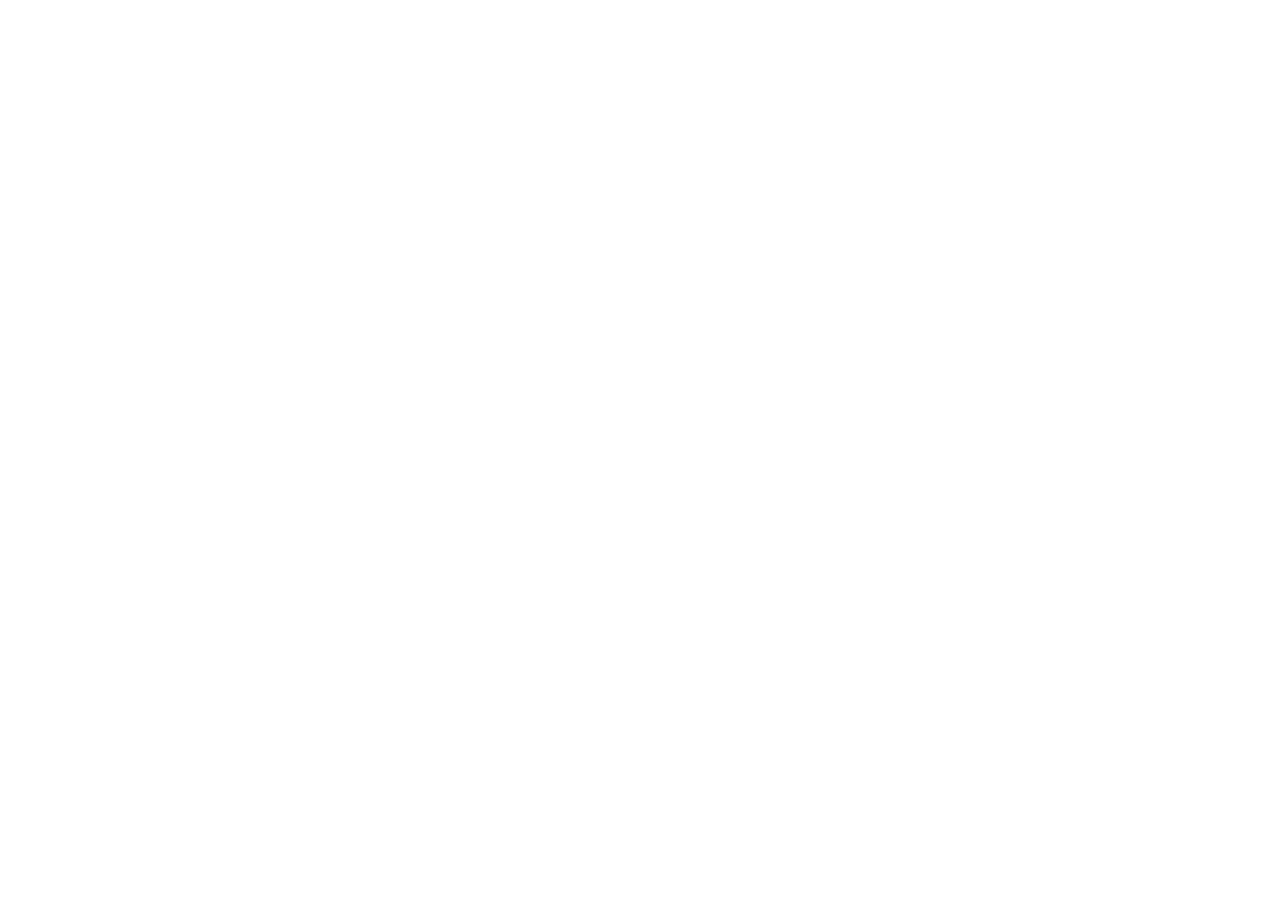
==== html/index.html @ 635ee005 "primer commit, estrustura y estilos base" ====
<!DOCTYPE html>
<html lang="en">
<head>
    <meta charset="UTF-8">
    <meta http-equiv="X-UA-Compatible" content="IE=edge">
    <meta name="viewport" content="width=device-width, initial-scale=1.0">
    <link rel="preconnect" href="https://fonts.googleapis.com">
    <link rel="preconnect" href="https://fonts.gstatic.com" crossorigin>
    <link href="https://fonts.googleapis.com/css2?family=DM+Sans:wght@500;700&family=Inter:wght@300;500&display=swap" rel="stylesheet">
    <link rel="stylesheet" href="styles.css">
    <title>Document</title>
</head>
<body>
    <header></header>
    <main>
        <section></section>
        <section></section>
        <section></section>
        <section></section>
    </main>
    <footer></footer>
</body>
</html>
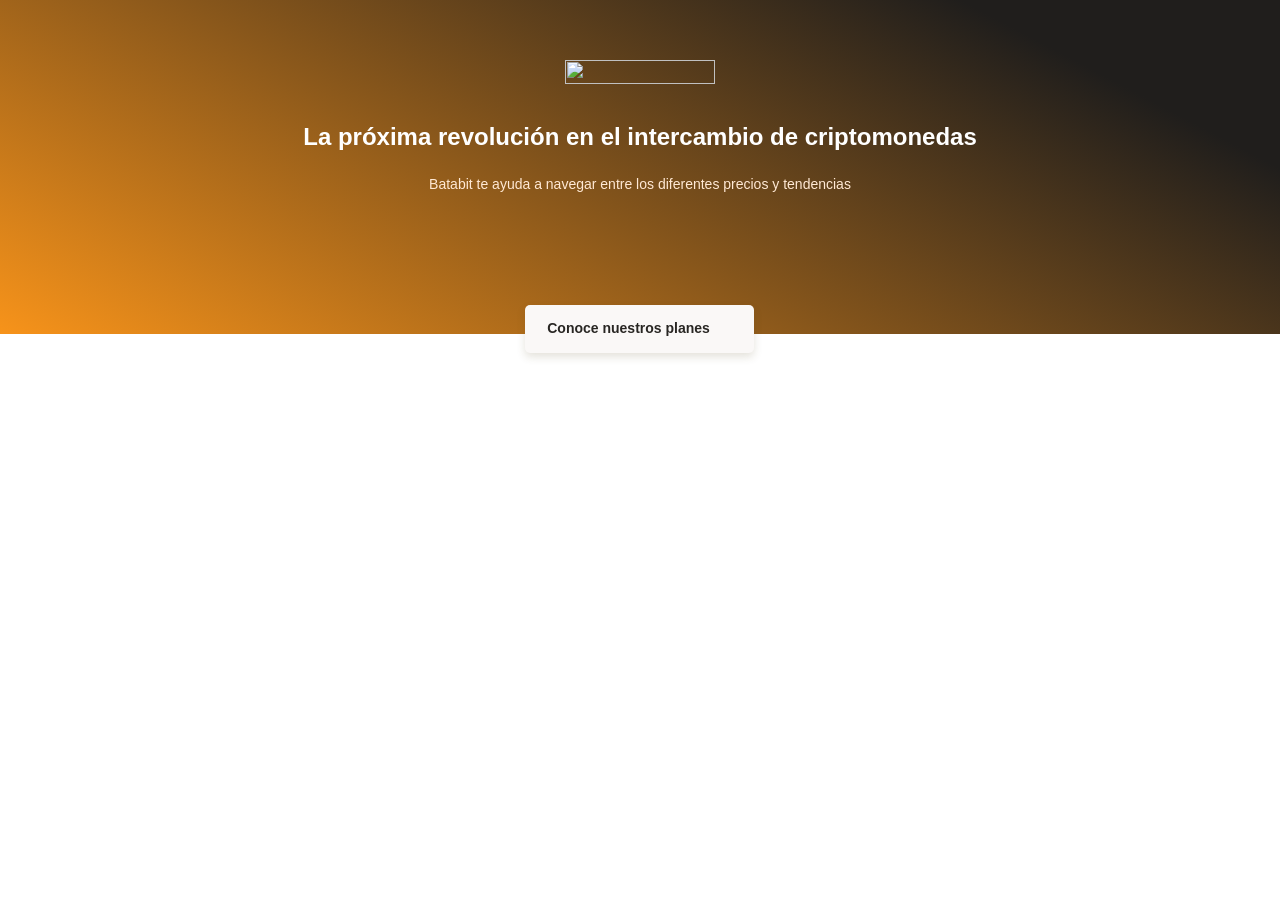
==== commit e2fb6a77: "header terminado" ====
--- a/html/index.html
+++ b/html/index.html
@@ -7,11 +7,18 @@
     <link rel="preconnect" href="https://fonts.googleapis.com">
     <link rel="preconnect" href="https://fonts.gstatic.com" crossorigin>
     <link href="https://fonts.googleapis.com/css2?family=DM+Sans:wght@500;700&family=Inter:wght@300;500&display=swap" rel="stylesheet">
-    <link rel="stylesheet" href="styles.css">
-    <title>Document</title>
+    <link rel="stylesheet" href="/css/styles.css">
+    <title>LandingPage</title>
 </head>
 <body>
-    <header></header>
+    <header>
+        <img src="/assets/imgs/logo.svg" alt="">
+        <div class="header--title-container">
+            <h1>La próxima revolución en el intercambio de criptomonedas</h1>
+            <p>Batabit te ayuda a navegar entre los diferentes precios y tendencias</p>
+            <a href="" class="header--button">Conoce nuestros planes <span></span></a>
+        </div>
+    </header>
     <main>
         <section></section>
         <section></section>
--- a/css/styles.css
+++ b/css/styles.css
@@ -0,0 +1,98 @@
+:root {
+    --bitcoin-orange: #F7931A;
+    --soft-orange: #FFE9D5;
+    --secundary-blue: #1A9AF7;
+    --soft-blue: #E7F5FF;
+    --warm-black: #201E1C;
+    --black: #282623;
+    --gray: #BABABA;
+    --off-white: #FAF8F7;
+    --white: #FFF;
+}
+
+* {
+    box-sizing: border-box;
+    margin: 0;
+    padding: 0;
+}
+
+html {
+    font-size: 62.5%;
+    font-family: 'DM sans', sans-serif;
+}
+
+header {
+    position: relative;
+    display: flex;
+    flex-direction: column;
+    justify-content: center;
+    width: 100%;
+    min-width: 320px;
+    height: 334px;
+    text-align: center;
+    background: linear-gradient(207.8deg, #201E1C 16.69%, #F7931A 100%);
+}
+
+header img {
+    width: 150px;
+    height: 24px;
+    margin-top: 60px;
+    align-self: center;
+}
+
+.header--title-container {
+    width: 90%;
+    min-width: 288px;
+    max-width: 900px;
+    height: 218px;
+    margin-top: 40px;
+    text-align: center;
+    align-self: center;
+}
+
+.header--title-container h1 {
+    font-size: 2.4rem;
+    font-weight: bold;
+    line-height: 2.6rem;
+    color: var(--white);
+}
+
+.header--title-container p {
+    margin-top: 2.5rem;
+    font-size: 1.4rem;
+    font-weight: 500;
+    line-height: 1.8rem;
+    color: var(--soft-orange);
+}
+
+.header--title-container .header--button {
+    position: absolute;
+    left: calc(50% - 11.5rem);
+    top: 27rem;
+    display: block;
+    margin-top: 3.5rem;
+    padding: 1.5rem;
+    width: 22.9rem;
+    height: 4.8rem;
+    background-color: var(--off-white);
+    box-shadow: 0rem 0.4rem 0.8rem rgba(89, 73, 30, 0.16);
+    border: none;
+    border-radius: 0.5rem;
+    font-size: 1.4rem;
+    font-weight: bold;
+    text-decoration: none;
+    color: var(--black);
+}
+
+.header--button span {
+    position: relative;
+    top: 0.2rem;
+    display: inline-block;
+    width: 0.8rem;
+    height: 1.3rem;
+    margin-left: 1rem;
+    background-image: url(/assets/icons/arrow.png);
+    object-fit: scale-down;
+    background-repeat: no-repeat;
+    rotate: 99grad;
+}
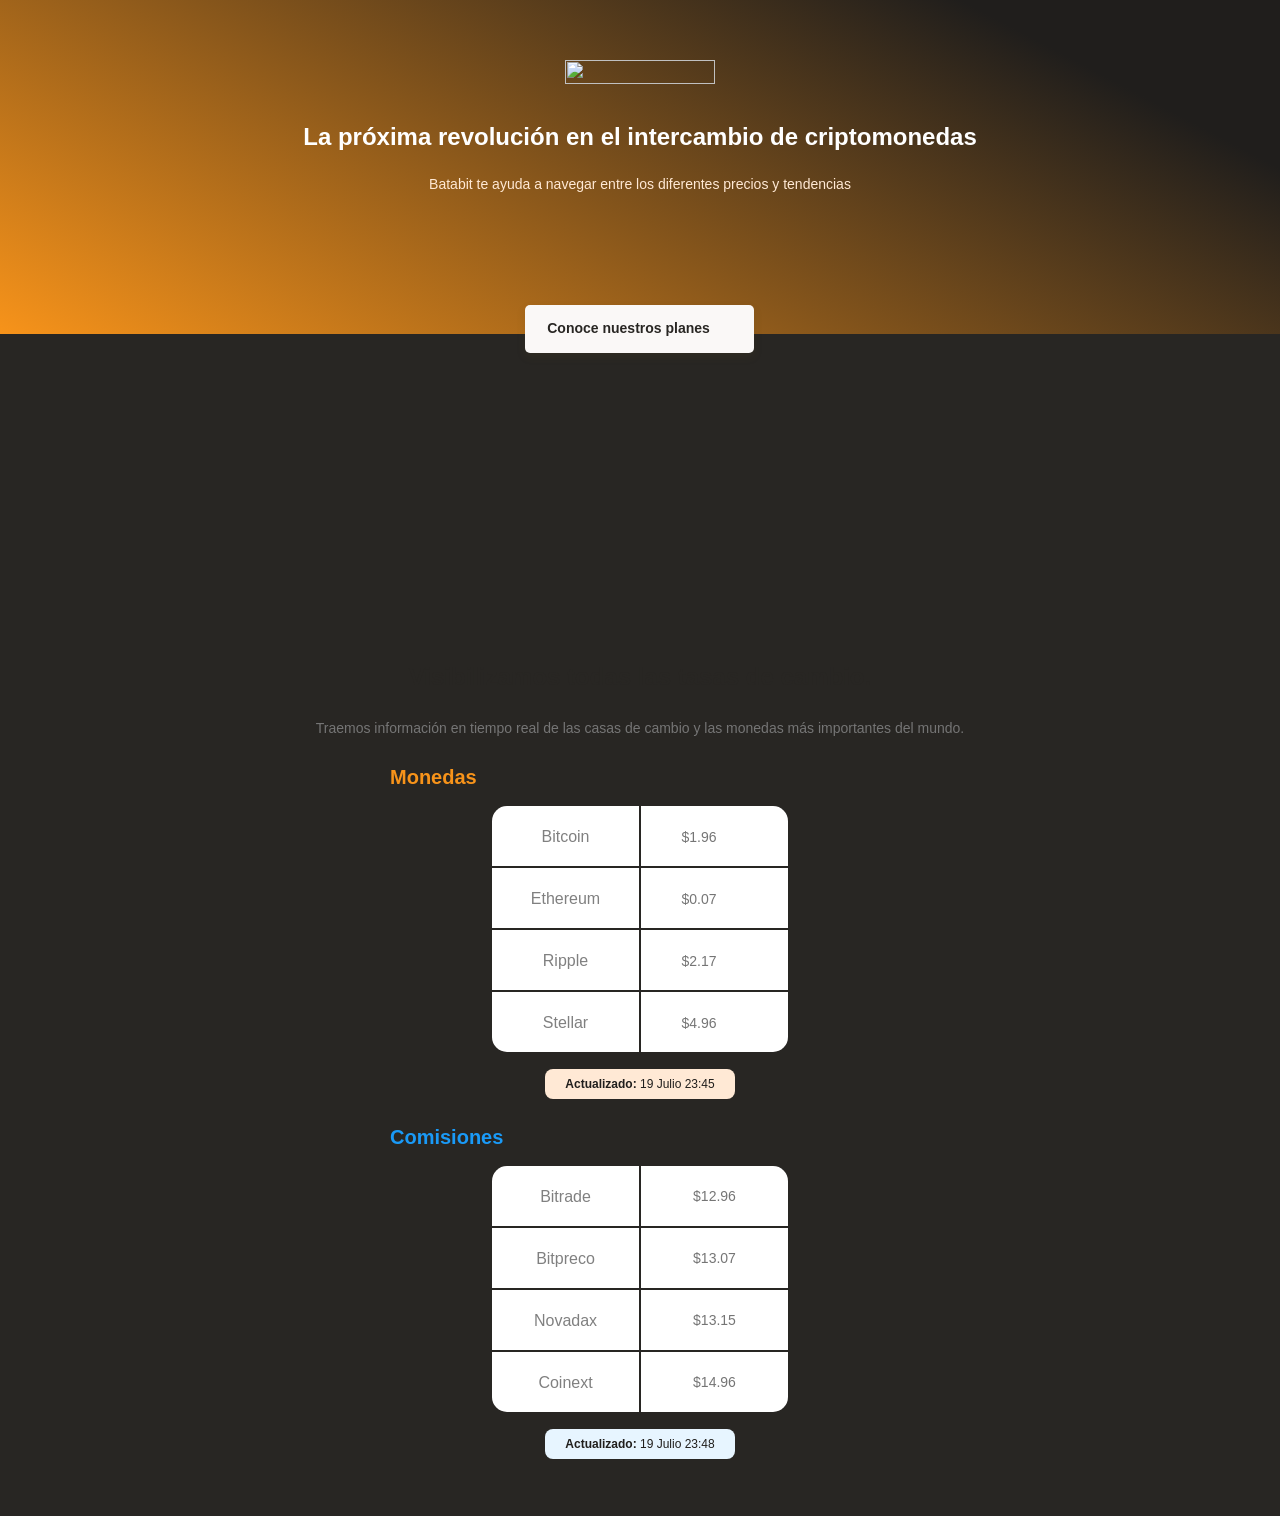
==== commit d0a35195: "seccion de tablas terminada" ====
--- a/html/index.html
+++ b/html/index.html
@@ -20,7 +20,84 @@
         </div>
     </header>
     <main>
-        <section></section>
+        <section class="main-exchange-container">
+            <div class="backgroundImg">
+            </div>
+            <div class="main-exchange-container--title">
+                <h2>Visibilizamos todas las tasas de cambio.</h2>
+                <p>Traemos información en tiempo real de las casas de cambio y las monedas más importantes del mundo.</p>
+            </div>
+            <section class="main-table-container">
+                <div class="main-currency-table">
+                    <p class="currency-table--title">Monedas</p>
+                    <div class="currency-table--container">
+                        <table>
+                            <tr>
+                                <td class="table__top-left">
+                                    Bitcoin
+                                </td>
+                                <td class="table__top-right table__right">
+                                    $1.96 <span class="down"></span>
+                                </td>
+                            </tr>
+                            <tr>
+                                <td>
+                                    Ethereum
+                                </td>
+                                <td class="table__right">
+                                    $0.07 <span class="up"></span>
+                                </td>
+                            </tr>
+                            <tr>
+                                <td>
+                                    Ripple
+                                </td>
+                                <td class="table__right">
+                                    $2.17 <span class="down"></span>
+                                </td>
+                            </tr>
+                            <tr>
+                                <td class=" table__bottom-left">
+                                    Stellar
+                                </td>
+                                <td class=" table__bottom-right table__right">
+                                    $4.96 <span class="down"></span>
+                                </td>
+                            </tr>
+                        </table>
+                    </div>
+                    <div class="currency-table--date">
+                        <p><b>Actualizado:</b> 19 Julio 23:45</p>
+                    </div>
+                </div>
+                <div class="main-comisiones-table">
+                    <p class="comisiones-table--title">Comisiones</p>
+                    <div class="comisiones-table--container">
+                        <table>
+                            <tr>
+                                <td class="table__top-left">Bitrade</td>
+                                <td class="table__top-right table__right">$12.96</td>
+                            </tr>
+                            <tr>
+                                <td>Bitpreco</td>
+                                <td class="table__right">$13.07</td>
+                            </tr>
+                            <tr>
+                                <td>Novadax</td>
+                                <td class="table__right">$13.15</td>
+                            </tr>
+                            <tr>
+                                <td class="table__bottom-left">Coinext</td>
+                                <td class="table__bottom-right table__right">$14.96</td>
+                            </tr>
+                        </table>
+                    </div>
+                    <div class="comisiones-table--date">
+                        <p><b>Actualizado:</b> 19 Julio 23:48</p>
+                    </div>
+                </div>
+            </section>
+        </section>
         <section></section>
         <section></section>
         <section></section>
--- a/css/styles.css
+++ b/css/styles.css
@@ -5,7 +5,8 @@
     --soft-blue: #E7F5FF;
     --warm-black: #201E1C;
     --black: #282623;
-    --gray: #BABABA;
+    --warm-gray: #757575;
+    --gray: #808080;
     --off-white: #FAF8F7;
     --white: #FFF;
 }
@@ -92,7 +93,186 @@
     height: 1.3rem;
     margin-left: 1rem;
     background-image: url(/assets/icons/arrow.png);
-    object-fit: scale-down;
+    background-size: cover;
+    background-position: center;
     background-repeat: no-repeat;
     rotate: 99grad;
+}
+
+main {
+    width: 100%;
+    height: auto;
+    background-color: var(--black);
+}
+
+.main-exchange-container {
+    width: 100%;
+    height: auto;
+    padding: 8rem 0 3rem;
+    text-align: center;
+}
+
+.main-exchange-container--title {
+    width: 90%;
+    min-width: 28.8rem;
+    max-width: 90rem;
+    margin: 0 auto;
+}
+
+.main-exchange-container .backgroundImg {
+    width: 20rem;
+    height: 20rem;
+    margin: 0 auto;
+    margin-bottom: 5rem;
+    background-image: url('/assets/imgs/bitcoin.svg');
+    background-size: cover;
+    background-position: center;
+    background-repeat: no-repeat;
+}
+
+.main-exchange-container h2 {
+    margin-bottom: 3rem;
+    font-size: 2.4rem;
+    font-weight: bold;
+    line-height: 2.6rem;
+    color: var(--black);
+}
+
+.main-exchange-container p {
+    margin-bottom: 3rem;
+    font-size: 1.4rem;
+    font-weight: 500;
+    line-height: 1.6rem;
+    color: var(--warm-gray);
+}
+
+.main-currency-table,
+.main-comisiones-table {
+    width: 70%;
+    min-width: 23.5rem;
+    max-width: 50rem;
+    height: 36rem;
+    margin: 0 auto;
+    font-family: "Inter", sans-serif;
+}
+
+.main-currency-table .currency-table--title {
+    margin-bottom: 1.5rem;
+    font-size: 2rem;
+    font-weight: bold;
+    font-family: 'DM sans', sans-serif;
+    line-height: 2.3rem;
+    color: var(--bitcoin-orange);
+    text-align: left;
+}
+
+.main-comisiones-table .comisiones-table--title {
+    margin-bottom: 1.5rem;
+    font-size: 2rem;
+    font-weight: bold;
+    font-family: 'DM sans', sans-serif;
+    line-height: 2.3rem;
+    color: var(--secundary-blue);
+    text-align: left;
+}
+
+.currency-table--container,
+.comisiones-table--container {
+    width: 90%;
+    min-width: 23rem;
+    max-width: 30rem;
+    height: 25rem;
+    margin: 0 auto;
+}
+
+.currency-table--container table,
+.comisiones-table--container table {
+    width: 100%;
+    height: 100%;
+}
+
+.currency-table--container td,
+.comisiones-table--container td {
+    width: 50%;
+    font-size: 1.6rem;
+    font-weight: 500;
+    line-height: 1.9rem;
+    color: var(--gray);
+    background-color: var(--white);
+}
+
+.currency-table--container .table__top-left,
+.comisiones-table--container .table__top-left{
+    border-radius: 1.5rem 0 0 0;
+}
+
+.currency-table--container .table__top-right,
+.comisiones-table--container .table__top-right {
+    border-radius: 0 1.5rem 0 0;
+}
+
+.currency-table--container .table__bottom-left,
+.comisiones-table--container .table__bottom-left{
+    border-radius: 0 0 0 1.5rem;
+}
+
+.currency-table--container .table__bottom-right,
+.comisiones-table--container .table__bottom-right {
+    border-radius: 0 0 1.5rem 0;
+}
+
+.currency-table--container .table__right,
+.comisiones-table--container .table__right {
+    font-size: 1.4rem;
+    font-weight: normal;
+    line-height: 1.7rem;
+    color: var(--warm-gray);
+}
+
+.currency-table--container .down {
+    display: inline-block;
+    width: 1.5rem;
+    height: 1.5rem;
+    margin-left: 1.2rem;
+    background-image: url(/assets/icons/trending-down.png);
+    background-size: cover;
+    background-position: center;
+    background-repeat: no-repeat;
+}
+
+.currency-table--container .up {
+    display: inline-block;
+    width: 1.5rem;
+    height: 1.5rem;
+    margin-left: 1.2rem;
+    background-image: url(/assets/icons/trending-up.png);
+    background-size: cover;
+    background-position: center;
+    background-repeat: no-repeat;
+}
+
+.currency-table--date {
+    width: 19rem;
+    height: 3rem;
+    margin: 1.5rem auto 0;
+    padding: 0.8rem;
+    background-color: var(--soft-orange);
+    border-radius: 0.8rem;
+}
+
+.currency-table--date p,
+.comisiones-table--date p {
+    font-size: 1.2rem;
+    font-weight: 300;
+    line-height: 1.5rem;
+    color: var(--warm-black);
+}
+
+.comisiones-table--date {
+    width: 19rem;
+    height: 3rem;
+    margin: 1.5rem auto 0;
+    padding: 0.8rem;
+    background-color: var(--soft-blue);
+    border-radius: 0.8rem;
 }
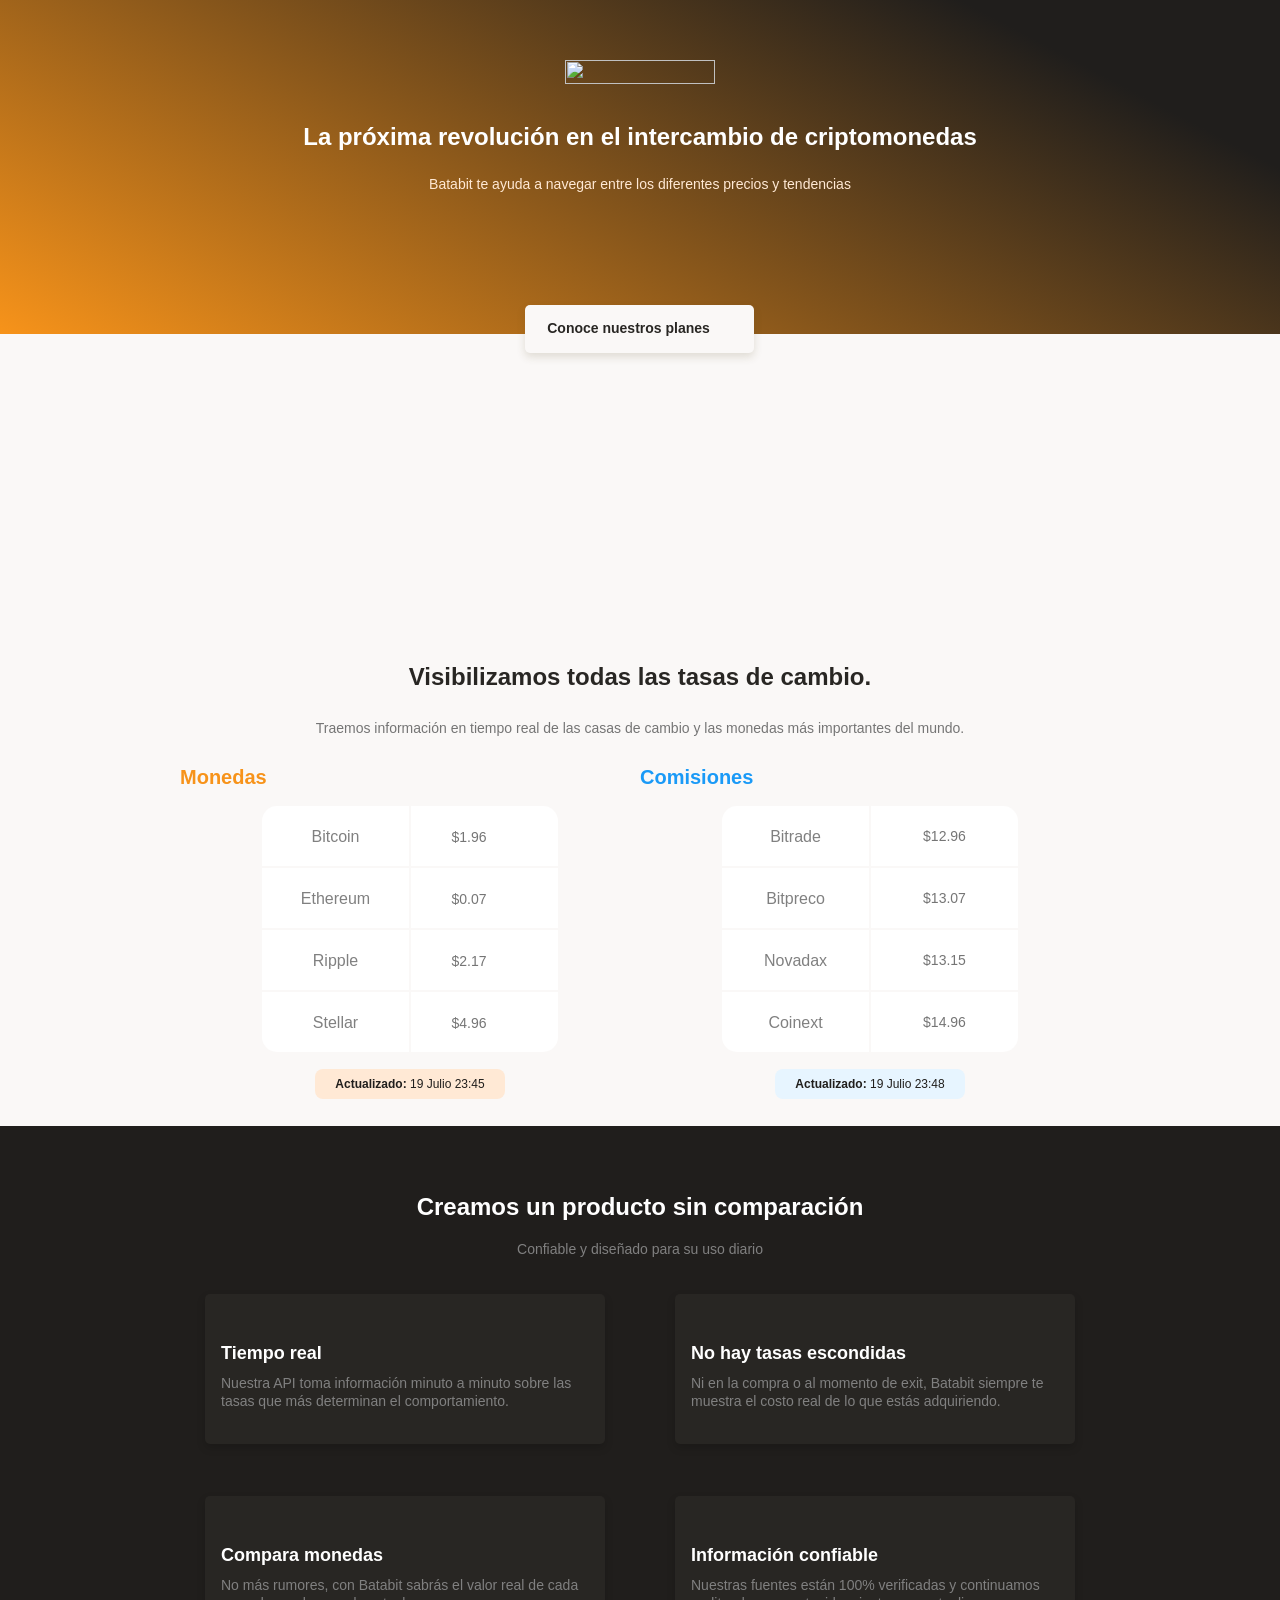
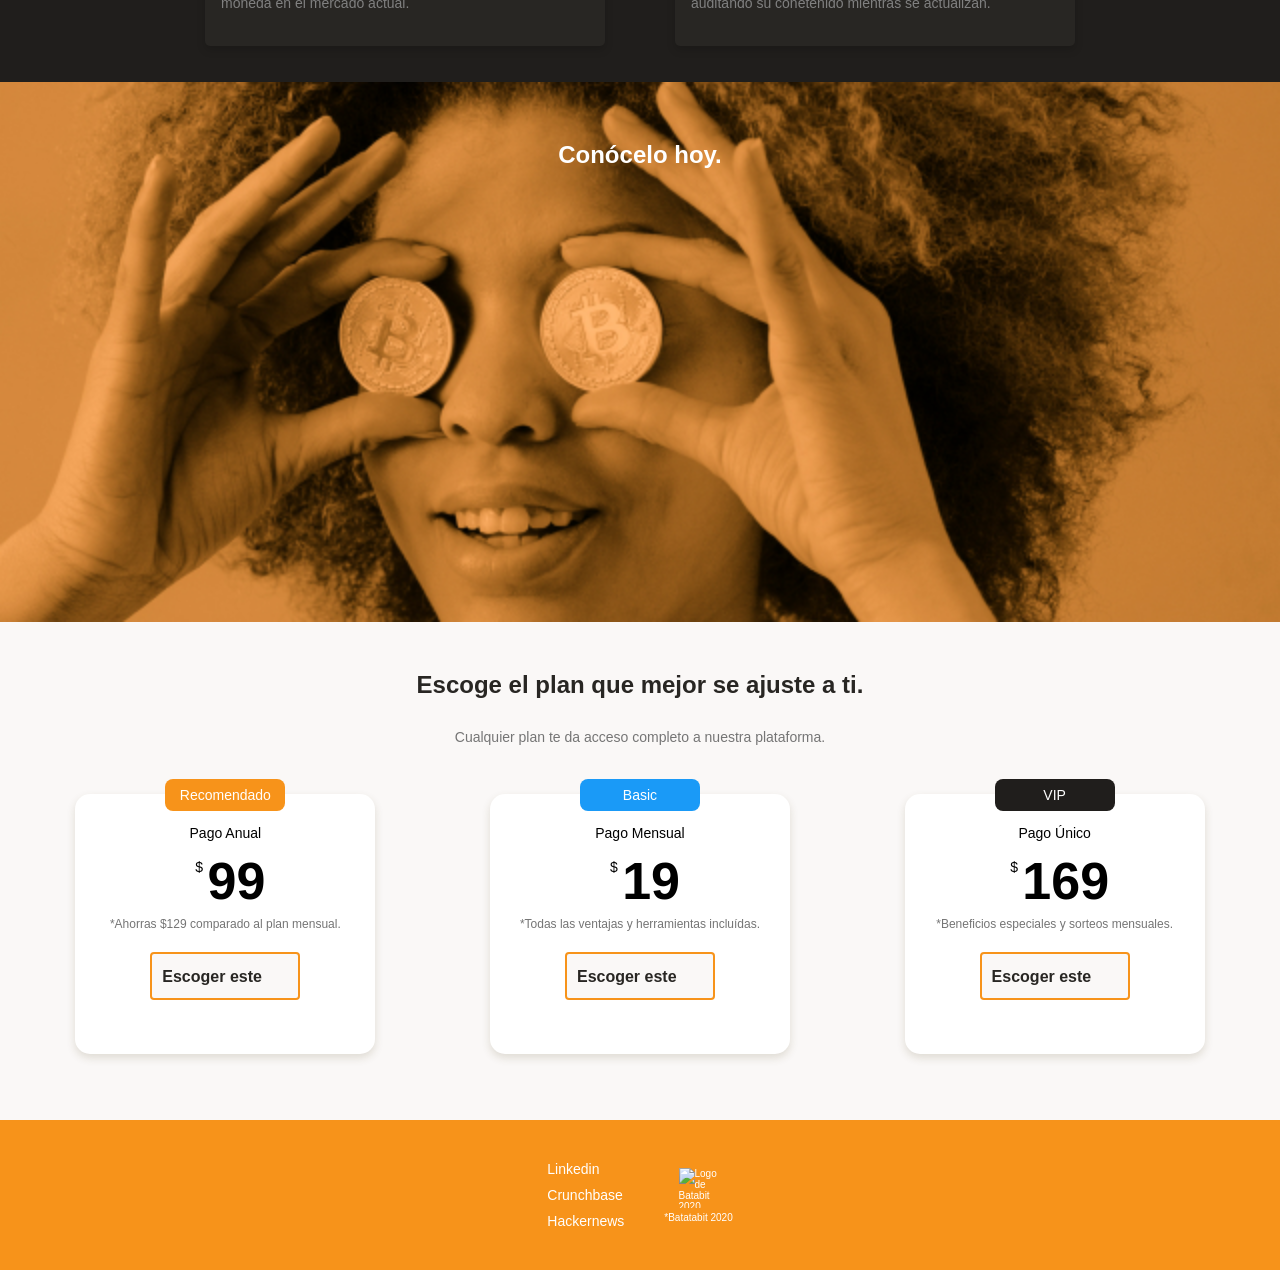
==== commit 2880bedb: "preliminar, etapa de últimos ajustes" ====
--- a/html/index.html
+++ b/html/index.html
@@ -8,15 +8,16 @@
     <link rel="preconnect" href="https://fonts.gstatic.com" crossorigin>
     <link href="https://fonts.googleapis.com/css2?family=DM+Sans:wght@500;700&family=Inter:wght@300;500&display=swap" rel="stylesheet">
     <link rel="stylesheet" href="/css/styles.css">
+    <link rel="stylesheet" href="/css/tablet.css" media="(min-width: 930px)">
     <title>LandingPage</title>
 </head>
 <body>
     <header>
-        <img src="/assets/imgs/logo.svg" alt="">
+        <img src="/assets/imgs/isotipo.svg" alt="">
         <div class="header--title-container">
             <h1>La próxima revolución en el intercambio de criptomonedas</h1>
             <p>Batabit te ayuda a navegar entre los diferentes precios y tendencias</p>
-            <a href="" class="header--button">Conoce nuestros planes <span></span></a>
+            <a href="#plans" class="header--button">Conoce nuestros planes <span></span></a>
         </div>
     </header>
     <main>
@@ -27,7 +28,7 @@
                 <h2>Visibilizamos todas las tasas de cambio.</h2>
                 <p>Traemos información en tiempo real de las casas de cambio y las monedas más importantes del mundo.</p>
             </div>
-            <section class="main-table-container">
+            <section class="main-tables-container">
                 <div class="main-currency-table">
                     <p class="currency-table--title">Monedas</p>
                     <div class="currency-table--container">
@@ -97,11 +98,87 @@
                     </div>
                 </div>
             </section>
+            <section class="main-product-detail">
+                <span class="product-detail--batata-logo"></span>
+                <div class="product-detail--title">
+                    <h2>Creamos un producto sin comparación</h2>
+                    <p>Confiable y diseñado para su uso diario</p>
+                </div>
+                <section class="product-cards--container">
+                    <article class="product-detail--card">
+                        <span class="product-card--icon clock"></span>
+                        <p class="product-card--title">Tiempo real</p>
+                        <p class="product-card--body">Nuestra API toma información minuto a minuto sobre las tasas que más determinan el comportamiento.</p>
+                    </article>
+                    <article class="product-detail--card">
+                        <span class="product-card--icon eyes"></span>
+                        <p class="product-card--title">No hay tasas escondidas</p>
+                        <p class="product-card--body">Ni en la compra o al momento de exit, Batabit siempre te muestra el costo real de lo que estás adquiriendo.</p>
+                    </article>
+                    <article class="product-detail--card">
+                        <span class="product-card--icon dollar"></span>
+                        <p class="product-card--title">Compara monedas</p>
+                        <p class="product-card--body">No más rumores, con Batabit sabrás el valor real de cada moneda en el mercado actual.</p>
+                    </article>
+                    <article class="product-detail--card">
+                        <span class="product-card--icon check-circle"></span>
+                        <p class="product-card--title">Información confiable</p>
+                        <p class="product-card--body">Nuestras fuentes están 100% verificadas y continuamos auditando su conetenido mientras se actualizan.</p>
+                    </article>
+                </section>
+            </section>
+            <section class="bitcoin-img-container">
+                <h2>Conócelo hoy.</h2>
+            </section>
+            <section id="plans" class="main-plans-container">
+                <div class="plans--title">
+                    <h2>Escoge el plan que mejor se ajuste a ti.</h2>
+                    <p>Cualquier plan te da acceso completo a nuestra plataforma.</p>
+                </div>
+                <section class="plans-container--slider">
+                    <article class="plans-container--card">
+                        <p class="recomended">Recomendado</p>
+                        <div class="plan-info-container">
+                            <h3 class="plan-card--title">Pago Anual</h3>
+                            <p class="plan-card--price"><span>$</span> 99</p>
+                            <p class="plan-card--saving">*Ahorras $129 comparado al plan mensual.</p>
+                            <button class="plan-card--ca">Escoger este <span></span></button>
+                        </div>
+                    </article>
+                    <article class="plans-container--card">
+                        <p class="recomended color-basic">Basic</p>
+                        <div class="plan-info-container">
+                            <h3 class="plan-card--title">Pago Mensual</h3>
+                            <p class="plan-card--price"><span>$</span> 19</p>
+                            <p class="plan-card--saving">*Todas las ventajas y herramientas incluídas.</p>
+                            <button class="plan-card--ca">Escoger este <span></span></button>
+                        </div>
+                    </article>
+                    <article class="plans-container--card">
+                        <p class="recomended color-vip">VIP</p>
+                        <div class="plan-info-container">
+                            <h3 class="plan-card--title">Pago Único</h3>
+                            <p class="plan-card--price"><span>$</span> 169</p>
+                            <p class="plan-card--saving">*Beneficios especiales y sorteos mensuales.</p>
+                            <button class="plan-card--ca">Escoger este <span></span></button>
+                        </div>
+                    </article>
+                </section>
+            </section>
         </section>
-        <section></section>
-        <section></section>
-        <section></section>
     </main>
-    <footer></footer>
+    <footer>
+        <section class="left">
+            <ul>
+                <li><a href="#">Linkedin</a></li>
+                <li><a href="#">Crunchbase</a></li>
+                <li><a href="#">Hackernews</a></li>
+            </ul>
+        </section>
+        <section class="right">
+            <img src="/assets/imgs/logo-footer.svg" alt="Logo de Batabit 2020">
+            <p>*Batatabit 2020</p>
+        </section>
+    </footer>
 </body>
 </html>
--- a/css/styles.css
+++ b/css/styles.css
@@ -20,6 +20,11 @@
 html {
     font-size: 62.5%;
     font-family: 'DM sans', sans-serif;
+}
+
+a {
+    text-decoration: none;
+    color: var(--white);
 }
 
 header {
@@ -92,7 +97,7 @@
     width: 0.8rem;
     height: 1.3rem;
     margin-left: 1rem;
-    background-image: url(/assets/icons/arrow.png);
+    background-image: url('/assets/icons/arrow.png');
     background-size: cover;
     background-position: center;
     background-repeat: no-repeat;
@@ -102,12 +107,11 @@
 main {
     width: 100%;
     height: auto;
-    background-color: var(--black);
+    background-color: var(--off-white);
 }
 
 .main-exchange-container {
     width: 100%;
-    height: auto;
     padding: 8rem 0 3rem;
     text-align: center;
 }
@@ -234,7 +238,7 @@
     width: 1.5rem;
     height: 1.5rem;
     margin-left: 1.2rem;
-    background-image: url(/assets/icons/trending-down.png);
+    background-image: url('/assets/icons/trending-down.png');
     background-size: cover;
     background-position: center;
     background-repeat: no-repeat;
@@ -245,7 +249,7 @@
     width: 1.5rem;
     height: 1.5rem;
     margin-left: 1.2rem;
-    background-image: url(/assets/icons/trending-up.png);
+    background-image: url('/assets/icons/trending-up.png');
     background-size: cover;
     background-position: center;
     background-repeat: no-repeat;
@@ -275,4 +279,283 @@
     padding: 0.8rem;
     background-color: var(--soft-blue);
     border-radius: 0.8rem;
+}
+
+.main-product-detail {
+    position: relative;
+    width: 100%;
+    min-height: 32rem;
+    height: auto;
+    padding: 2rem 1rem;
+    background-color: var(--warm-black);
+}
+
+.product-detail--batata-logo {
+    position: absolute;
+    top: -1rem;
+    left: calc(50% - 2rem);
+    width: 4rem;
+    height: 2.5rem;
+    background-image: url('/assets/imgs/logoReverse.svg');
+}
+
+.product-detail--title {
+    width: 90%;
+    min-width: 28.8rem;
+    height: auto;
+    margin: 4.8rem auto 0;
+    text-align: center;
+}
+
+.product-detail--title h2 {
+    margin-bottom: 2rem;
+    font-size: 2.4rem;
+    font-weight: bold;
+    line-height: 2.6rem;
+    color: var(--white);
+}
+
+.product-detail--title p {
+    margin-bottom: 2rem;
+    font-size: 1.4rem;
+    font-weight: 500;
+    line-height: 1.8rem;
+    color: var(--gray);
+}
+
+.product-detail--card {
+    width: 100%;
+    min-width: 28.8rem;
+    max-width: 40rem;
+    min-height: 15rem;
+    margin: 1.6rem auto;
+    padding: 1.6rem;
+    background-color: var(--black);
+    border-radius: 0.5rem;
+    box-shadow: 0 0.4rem 0.8rem rgb(0, 0, 0, 0.16);
+    text-align: start;
+}
+
+.product-detail--card .product-card--icon {
+    display: inline-block;
+    width: 2.4rem;
+    height: 2.4rem;
+    margin-bottom: 0.8rem;
+    background-size: cover;
+    background-position: center;
+    background-repeat: no-repeat;
+}
+
+.product-detail--card .clock {
+    background-image: url('/assets/icons/clock.svg');
+}
+
+.product-detail--card .eyes {
+    background-image: url('/assets/icons/eye.svg')
+}
+
+.product-detail--card .dollar {
+    background-image: url('/assets/icons/dollar-sign.svg');
+}
+
+.product-detail--card .check-circle {
+    background-image: url('/assets/icons/check-circle.svg');
+}
+
+.product-detail--card .product-card--title {
+    margin-bottom: 1.2rem;
+    font-size: 1.8rem;
+    font-weight: bold;
+    line-height: 1.8rem;
+    color: var(--white);
+}
+
+.product-detail--card .product-card--body {
+    margin-bottom: 1.2rem;
+    font-size: 1.4rem;
+    font-weight: 500;
+    line-height: 1.8rem;
+    color: var(--gray);
+}
+
+.bitcoin-img-container {
+    width: 100%;
+    min-width: 32rem;
+    height: 60vh;
+    background-image: url('/assets/imgs/bitcoinbaby.jpg');
+    background-position: center;
+    background-size: cover;
+    background-repeat: no-repeat;
+}
+
+.bitcoin-img-container h2 {
+    padding-top: 6rem;
+    font-size: 2.4rem;
+    font-weight: bold;
+    line-height: 2.6rem;
+    color: var(--white);
+}
+
+.main-plans-container {
+    width: 100%;
+    min-width: 32rem;
+}
+
+.plans--title {
+    margin: 0 auto 2.8rem;
+    width: 90%;
+    min-width: 28.8rem;
+    height: auto;
+}
+
+.plans--title h2 {
+    padding-top: 5rem;
+    margin-bottom: 0;
+    font-size: 2.4rem;
+    font-weight: bold;
+    line-height: 2.6rem;
+    color: var(--black);
+    }
+
+.plans--title p {
+    padding-top: 3rem;
+    margin: 0;
+    font-size: 1.4rem;
+    font-weight: 500;
+    line-height: 1.8rem;
+    color: var(--warm-gray);
+}
+
+.plans-container--slider {
+    display: flex;
+    margin: 0 3rem;
+    gap: 2.4rem;
+    height: 31.6rem;
+    overflow-x: scroll;
+    overscroll-behavior-x: contain;
+    scroll-snap-type: x proximity;
+}
+
+.plans-container--card {
+    position: relative;
+    scroll-snap-align: center;
+    width: 70%;
+    min-width: 19rem;
+    max-width: 30rem;
+    height: 26rem;
+    margin: 2rem auto 0;
+    padding: 0 1.5rem;
+    background-color: var(--white);
+    border-radius: 1.5rem;
+    box-shadow: 0 0.4rem 0.8rem rgba(89, 73, 30, 0.16);
+}
+
+.plans-container--card .recomended {
+    position: absolute;
+    top: -1.5rem;
+    left: calc(50% - 6rem);
+    width: 12rem;
+    height: 3.2rem;
+    padding: 0.8rem 0;
+    font-family: 'Inter', sans-serif;
+    background-color: var(--bitcoin-orange);
+    border-radius: 0.8rem;
+    color: var(--white);
+}
+
+.plans-container--card .color-basic {
+    background-color: var(--secundary-blue);
+}
+
+.plans-container--card .color-vip {
+    background-color: var(--warm-black);
+}
+
+.plans-container--card .plan-card--title {
+    padding-top: 3rem;
+    font-size: 1.4rem;
+    font-weight: 500;
+    line-height: 1.8rem;
+    color: black;
+}
+
+.plans-container--card .plan-card--price {
+    padding: 0.5rem 0;
+    margin: 0.4rem auto 0;
+    font-size: 5.2rem;
+    font-family: 'Inter', sans-serif;
+    font-weight: bold;
+    line-height: inherit;
+    color: black;
+}
+
+.plan-card--price span {
+    position: relative;
+    top: -2.7rem;
+    right: -1rem;
+    font-size: 1.4rem;
+    font-weight: 500;
+}
+
+.plans-container--card .plan-card--saving {
+    margin: 0 1.4rem;
+    font-size: 1.2rem;
+    font-family: 'Inter', sans-serif;
+    color: var(--warm-gray);
+}
+
+.plans-container--card .plan-card--ca {
+    width: 15rem;
+    height: 4.8rem;
+    margin: 2rem auto;
+    background-color: var(--off-white);
+    border: 0.2rem solid var(--bitcoin-orange);
+    border-radius: 0.4rem;
+    font-size: 1.6rem;
+    font-family: 'DM sans', sans-serif;
+    font-weight: bold;
+    line-height: 1.8rem;
+    color:var(--black);
+}
+
+.plan-card--ca span {
+    margin-left: 0.2rem;
+    display: inline-block;
+    width: 2rem;
+    height: 2rem;
+    background-image: url('/assets/icons/arrow-orange.svg');
+    vertical-align: bottom;
+}
+
+footer {
+    display: flex;
+    justify-content: center;
+    align-items: center;
+    gap: 4rem;
+    width: 100%;
+    height: 15rem;
+    background-color: var(--bitcoin-orange);
+    color: var(--white);
+}
+
+footer .left ul {
+    display: flex;
+    flex-direction: column;
+    gap: 0.8rem;
+    font-size: 1.4rem;
+    font-weight: 300;
+    line-height: 1.8rem;
+    list-style: none;
+}
+
+footer .right {
+    display: flex;
+    flex-direction: column;
+    align-items: center;
+    gap: 0.4rem
+}
+
+footer .right img {
+    width: 4rem;
+    height: 4rem;
 }
--- a/css/tablet.css
+++ b/css/tablet.css
@@ -0,0 +1,18 @@
+.main-tables-container {
+    display: flex;
+    width: 920px;
+    margin: 0 auto;
+}
+
+.product-cards--container {
+    display: flex;
+    gap: 2rem;
+    flex-wrap: wrap;
+    width: 920px;
+    margin: 0 auto;
+}
+
+.plans-container--slider {
+    justify-content: center;
+}
+
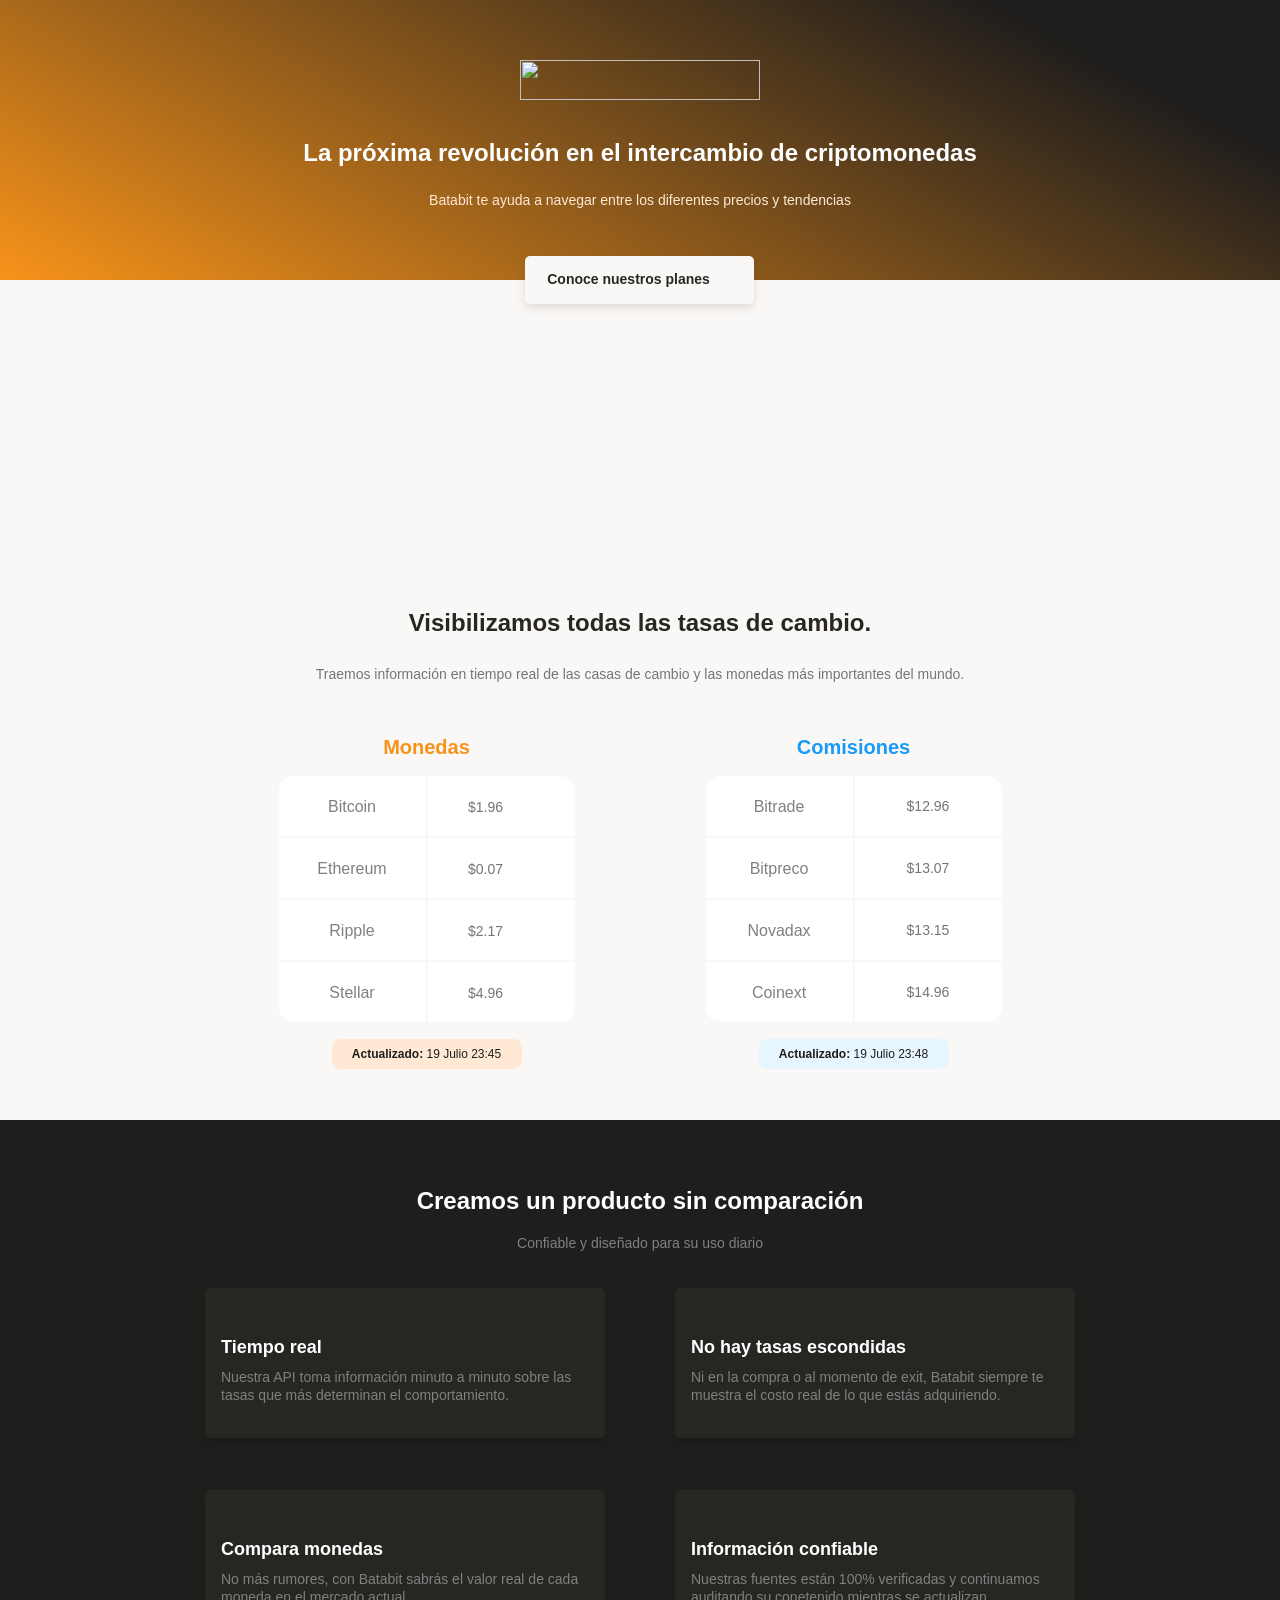
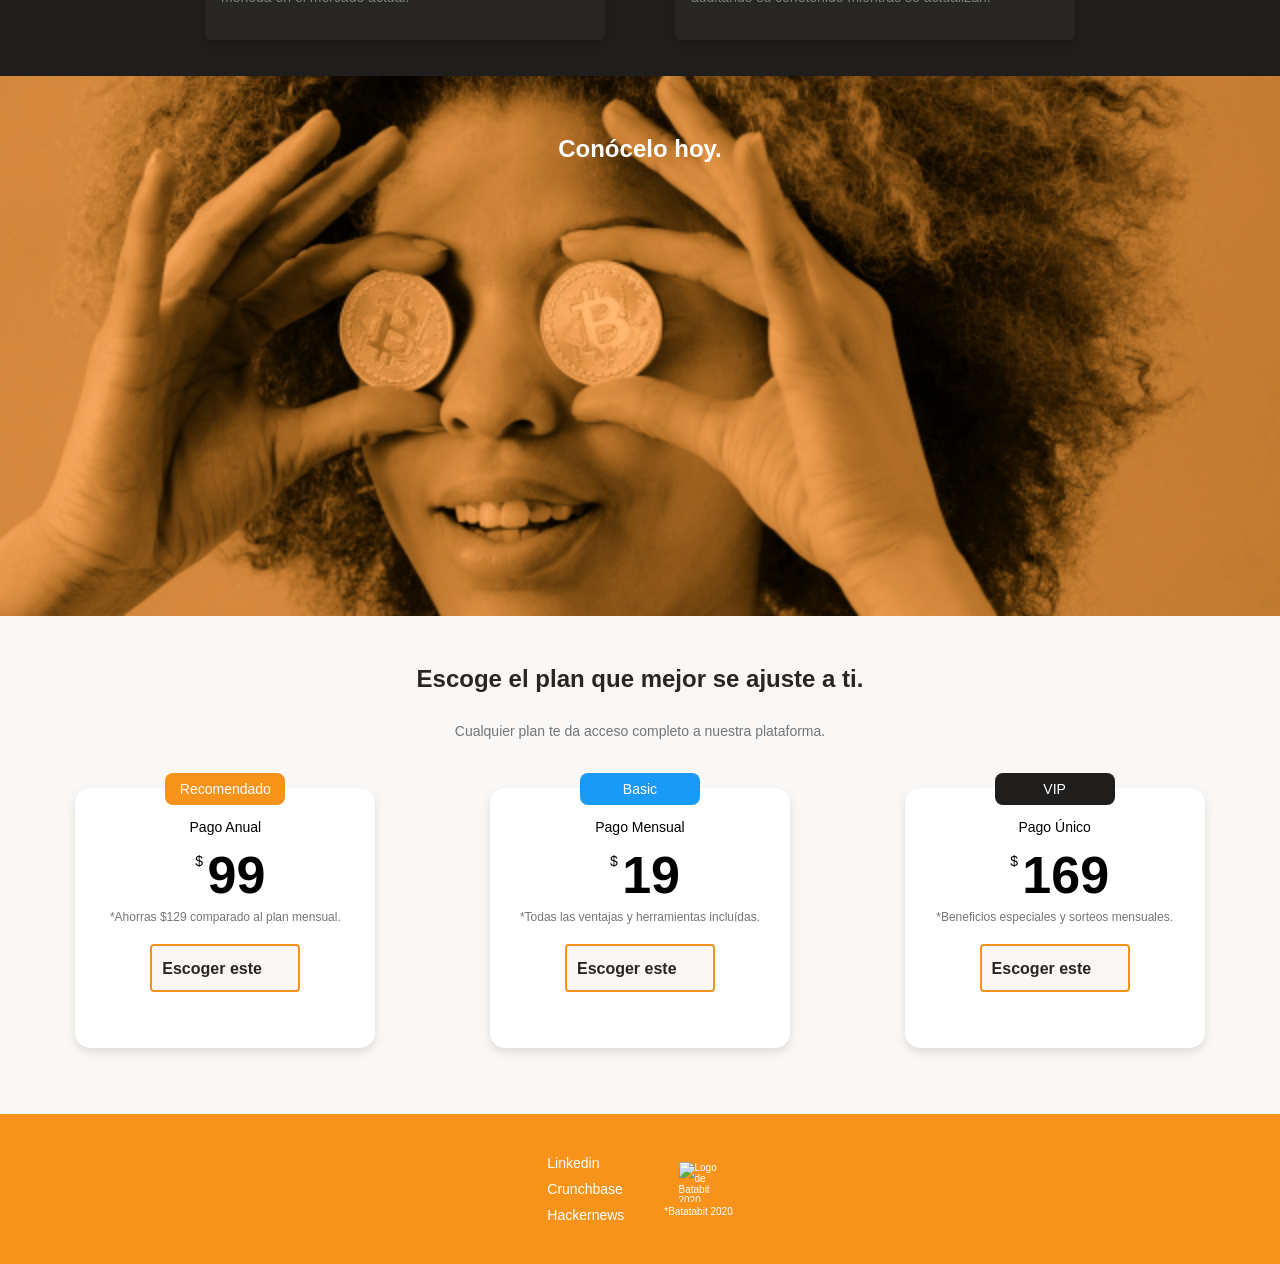
==== commit 4c600556: "mediaQueries listos" ====
--- a/html/index.html
+++ b/html/index.html
@@ -21,15 +21,14 @@
         </div>
     </header>
     <main>
-        <section class="main-exchange-container">
-            <div class="backgroundImg">
-            </div>
-            <div class="main-exchange-container--title">
-                <h2>Visibilizamos todas las tasas de cambio.</h2>
-                <p>Traemos información en tiempo real de las casas de cambio y las monedas más importantes del mundo.</p>
-            </div>
-            <section class="main-tables-container">
-                <div class="main-currency-table">
+        <div class="backgroundImg">
+        </div>
+        <div class="main-exchange-container--title">
+            <h2>Visibilizamos todas las tasas de cambio.</h2>
+            <p>Traemos información en tiempo real de las casas de cambio y las monedas más importantes del mundo.</p>
+        </div>
+        <section class="main-tables-container">
+            <div class="main-currency-table">
                     <p class="currency-table--title">Monedas</p>
                     <div class="currency-table--container">
                         <table>
@@ -70,8 +69,8 @@
                     <div class="currency-table--date">
                         <p><b>Actualizado:</b> 19 Julio 23:45</p>
                     </div>
-                </div>
-                <div class="main-comisiones-table">
+            </div>
+            <div class="main-comisiones-table">
                     <p class="comisiones-table--title">Comisiones</p>
                     <div class="comisiones-table--container">
                         <table>
@@ -96,89 +95,88 @@
                     <div class="comisiones-table--date">
                         <p><b>Actualizado:</b> 19 Julio 23:48</p>
                     </div>
-                </div>
-            </section>
-            <section class="main-product-detail">
-                <span class="product-detail--batata-logo"></span>
-                <div class="product-detail--title">
-                    <h2>Creamos un producto sin comparación</h2>
-                    <p>Confiable y diseñado para su uso diario</p>
-                </div>
-                <section class="product-cards--container">
-                    <article class="product-detail--card">
-                        <span class="product-card--icon clock"></span>
-                        <p class="product-card--title">Tiempo real</p>
-                        <p class="product-card--body">Nuestra API toma información minuto a minuto sobre las tasas que más determinan el comportamiento.</p>
-                    </article>
-                    <article class="product-detail--card">
-                        <span class="product-card--icon eyes"></span>
-                        <p class="product-card--title">No hay tasas escondidas</p>
-                        <p class="product-card--body">Ni en la compra o al momento de exit, Batabit siempre te muestra el costo real de lo que estás adquiriendo.</p>
-                    </article>
-                    <article class="product-detail--card">
-                        <span class="product-card--icon dollar"></span>
-                        <p class="product-card--title">Compara monedas</p>
-                        <p class="product-card--body">No más rumores, con Batabit sabrás el valor real de cada moneda en el mercado actual.</p>
-                    </article>
-                    <article class="product-detail--card">
-                        <span class="product-card--icon check-circle"></span>
-                        <p class="product-card--title">Información confiable</p>
-                        <p class="product-card--body">Nuestras fuentes están 100% verificadas y continuamos auditando su conetenido mientras se actualizan.</p>
-                    </article>
-                </section>
-            </section>
-            <section class="bitcoin-img-container">
-                <h2>Conócelo hoy.</h2>
-            </section>
-            <section id="plans" class="main-plans-container">
-                <div class="plans--title">
-                    <h2>Escoge el plan que mejor se ajuste a ti.</h2>
-                    <p>Cualquier plan te da acceso completo a nuestra plataforma.</p>
-                </div>
-                <section class="plans-container--slider">
-                    <article class="plans-container--card">
-                        <p class="recomended">Recomendado</p>
-                        <div class="plan-info-container">
-                            <h3 class="plan-card--title">Pago Anual</h3>
-                            <p class="plan-card--price"><span>$</span> 99</p>
-                            <p class="plan-card--saving">*Ahorras $129 comparado al plan mensual.</p>
-                            <button class="plan-card--ca">Escoger este <span></span></button>
-                        </div>
-                    </article>
-                    <article class="plans-container--card">
-                        <p class="recomended color-basic">Basic</p>
-                        <div class="plan-info-container">
-                            <h3 class="plan-card--title">Pago Mensual</h3>
-                            <p class="plan-card--price"><span>$</span> 19</p>
-                            <p class="plan-card--saving">*Todas las ventajas y herramientas incluídas.</p>
-                            <button class="plan-card--ca">Escoger este <span></span></button>
-                        </div>
-                    </article>
-                    <article class="plans-container--card">
-                        <p class="recomended color-vip">VIP</p>
-                        <div class="plan-info-container">
-                            <h3 class="plan-card--title">Pago Único</h3>
-                            <p class="plan-card--price"><span>$</span> 169</p>
-                            <p class="plan-card--saving">*Beneficios especiales y sorteos mensuales.</p>
-                            <button class="plan-card--ca">Escoger este <span></span></button>
-                        </div>
-                    </article>
-                </section>
+            </div>
+        </section>
+        <section class="main-product-detail">
+            <span class="product-detail--batata-logo"></span>
+            <div class="product-detail--title">
+                <h2>Creamos un producto sin comparación</h2>
+                <p>Confiable y diseñado para su uso diario</p>
+            </div>
+            <section class="product-cards--container">
+                <article class="product-detail--card">
+                    <span class="product-card--icon clock"></span>
+                    <p class="product-card--title">Tiempo real</p>
+                    <p class="product-card--body">Nuestra API toma información minuto a minuto sobre las tasas que más determinan el comportamiento.</p>
+                </article>
+                <article class="product-detail--card">
+                    <span class="product-card--icon eyes"></span>
+                    <p class="product-card--title">No hay tasas escondidas</p>
+                    <p class="product-card--body">Ni en la compra o al momento de exit, Batabit siempre te muestra el costo real de lo que estás adquiriendo.</p>
+                </article>
+                <article class="product-detail--card">
+                    <span class="product-card--icon dollar"></span>
+                    <p class="product-card--title">Compara monedas</p>
+                    <p class="product-card--body">No más rumores, con Batabit sabrás el valor real de cada moneda en el mercado actual.</p>
+                </article>
+                <article class="product-detail--card">
+                    <span class="product-card--icon check-circle"></span>
+                    <p class="product-card--title">Información confiable</p>
+                    <p class="product-card--body">Nuestras fuentes están 100% verificadas y continuamos auditando su conetenido mientras se actualizan.</p>
+                </article>
             </section>
         </section>
-    </main>
-    <footer>
-        <section class="left">
-            <ul>
-                <li><a href="#">Linkedin</a></li>
-                <li><a href="#">Crunchbase</a></li>
-                <li><a href="#">Hackernews</a></li>
-            </ul>
+        <section class="bitcoin-img-container">
+            <h2>Conócelo hoy.</h2>
         </section>
-        <section class="right">
-            <img src="/assets/imgs/logo-footer.svg" alt="Logo de Batabit 2020">
-            <p>*Batatabit 2020</p>
+        <section id="plans" class="main-plans-container">
+            <div class="plans--title">
+                <h2>Escoge el plan que mejor se ajuste a ti.</h2>
+                <p>Cualquier plan te da acceso completo a nuestra plataforma.</p>
+            </div>
+            <section class="plans-container--slider">
+                <article class="plans-container--card">
+                    <p class="recomended">Recomendado</p>
+                    <div class="plan-info-container">
+                        <h3 class="plan-card--title">Pago Anual</h3>
+                        <p class="plan-card--price"><span>$</span> 99</p>
+                        <p class="plan-card--saving">*Ahorras $129 comparado al plan mensual.</p>
+                        <button class="plan-card--ca">Escoger este <span></span></button>
+                    </div>
+                </article>
+                <article class="plans-container--card">
+                    <p class="recomended color-basic">Basic</p>
+                    <div class="plan-info-container">
+                        <h3 class="plan-card--title">Pago Mensual</h3>
+                        <p class="plan-card--price"><span>$</span> 19</p>
+                        <p class="plan-card--saving">*Todas las ventajas y herramientas incluídas.</p>
+                        <button class="plan-card--ca">Escoger este <span></span></button>
+                    </div>
+                </article>
+                <article class="plans-container--card">
+                    <p class="recomended color-vip">VIP</p>
+                    <div class="plan-info-container">
+                        <h3 class="plan-card--title">Pago Único</h3>
+                        <p class="plan-card--price"><span>$</span> 169</p>
+                        <p class="plan-card--saving">*Beneficios especiales y sorteos mensuales.</p>
+                        <button class="plan-card--ca">Escoger este <span></span></button>
+                    </div>
+                </article>
+            </section>
         </section>
-    </footer>
+</main>
+<footer>
+    <section class="left">
+        <ul>
+            <li><a href="#">Linkedin</a></li>
+            <li><a href="#">Crunchbase</a></li>
+            <li><a href="#">Hackernews</a></li>
+        </ul>
+    </section>
+    <section class="right">
+        <img src="/assets/imgs/logo-footer.svg" alt="Logo de Batabit 2020">
+        <p>*Batatabit 2020</p>
+    </section>
+</footer>
 </body>
 </html>
--- a/css/styles.css
+++ b/css/styles.css
@@ -40,8 +40,8 @@
 }
 
 header img {
-    width: 150px;
-    height: 24px;
+    width: 240px;
+    height: 40px;
     margin-top: 60px;
     align-self: center;
 }
@@ -73,8 +73,8 @@
 
 .header--title-container .header--button {
     position: absolute;
-    left: calc(50% - 11.5rem);
-    top: 27rem;
+    left: calc(50% - 115px);
+    top: 275px;
     display: block;
     margin-top: 3.5rem;
     padding: 1.5rem;
@@ -107,23 +107,12 @@
 main {
     width: 100%;
     height: auto;
+    padding: 8rem 0 3rem;
     background-color: var(--off-white);
-}
-
-.main-exchange-container {
-    width: 100%;
-    padding: 8rem 0 3rem;
     text-align: center;
 }
 
-.main-exchange-container--title {
-    width: 90%;
-    min-width: 28.8rem;
-    max-width: 90rem;
-    margin: 0 auto;
-}
-
-.main-exchange-container .backgroundImg {
+main .backgroundImg {
     width: 20rem;
     height: 20rem;
     margin: 0 auto;
@@ -134,7 +123,14 @@
     background-repeat: no-repeat;
 }
 
-.main-exchange-container h2 {
+.main-exchange-container--title {
+    width: 90%;
+    min-width: 28.8rem;
+    max-width: 90rem;
+    margin: 0 auto;
+}
+
+.main-exchange-container--title h2 {
     margin-bottom: 3rem;
     font-size: 2.4rem;
     font-weight: bold;
@@ -142,7 +138,7 @@
     color: var(--black);
 }
 
-.main-exchange-container p {
+.main-exchange-container--title p {
     margin-bottom: 3rem;
     font-size: 1.4rem;
     font-weight: 500;
@@ -150,8 +146,18 @@
     color: var(--warm-gray);
 }
 
+.main-tables-container {
+    display: flex;
+    gap: 2.4rem;
+    padding: 2.4rem 4.5rem;
+    overflow-x: scroll;
+    overscroll-behavior-x: contain;
+    scroll-snap-type: x mandatory;
+}
+
 .main-currency-table,
 .main-comisiones-table {
+    scroll-snap-align: center;
     width: 70%;
     min-width: 23.5rem;
     max-width: 50rem;
@@ -167,7 +173,6 @@
     font-family: 'DM sans', sans-serif;
     line-height: 2.3rem;
     color: var(--bitcoin-orange);
-    text-align: left;
 }
 
 .main-comisiones-table .comisiones-table--title {
@@ -177,7 +182,6 @@
     font-family: 'DM sans', sans-serif;
     line-height: 2.3rem;
     color: var(--secundary-blue);
-    text-align: left;
 }
 
 .currency-table--container,
@@ -433,9 +437,9 @@
     height: 31.6rem;
     overflow-x: scroll;
     overscroll-behavior-x: contain;
-    scroll-snap-type: x proximity;
-}
-
+    scroll-snap-type: x mandatory;
+}
+/*  */
 .plans-container--card {
     position: relative;
     scroll-snap-align: center;
@@ -457,6 +461,7 @@
     width: 12rem;
     height: 3.2rem;
     padding: 0.8rem 0;
+    font-size: 1.4rem;
     font-family: 'Inter', sans-serif;
     background-color: var(--bitcoin-orange);
     border-radius: 0.8rem;
@@ -558,4 +563,14 @@
 footer .right img {
     width: 4rem;
     height: 4rem;
+}
+
+@media (min-width:760px) {
+    header {
+        height: 280px;
+    }
+
+    .header--title-container .header--button {
+        top: 221px;
+    }
 }
--- a/css/tablet.css
+++ b/css/tablet.css
@@ -14,5 +14,4 @@
 
 .plans-container--slider {
     justify-content: center;
-}
-
+}
